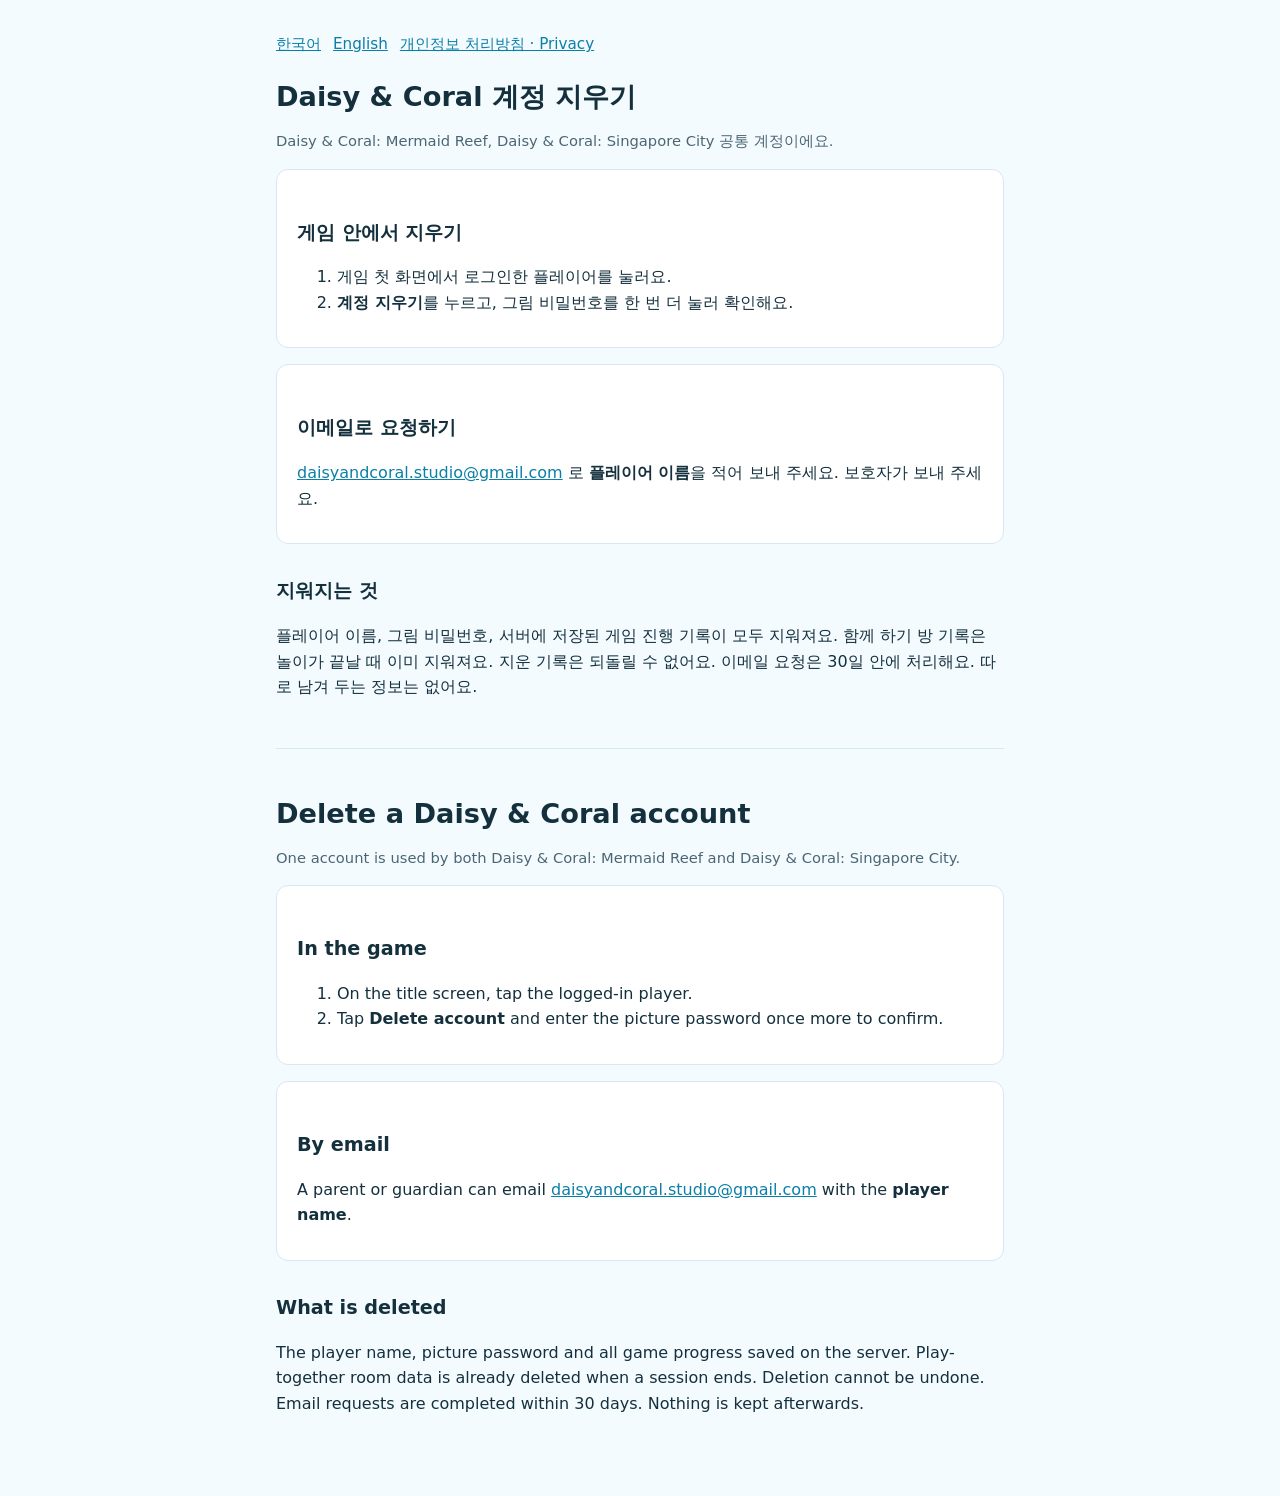
==== delete-account/index.html @ ef3ed7c7 "Daisy & Coral pages: privacy policy, account deletion, app links Co-Authored-By: Claude Opus 5.5 (1M" ====
<!doctype html>
<html lang="ko">
<head>
<meta charset="utf-8">
<meta name="viewport" content="width=device-width, initial-scale=1">
<title>Daisy &amp; Coral 계정 지우기 · Delete account</title>
<link rel="stylesheet" href="../style.css">
</head>
<body>
<main>
<nav><a href="#ko">한국어</a><a href="#en">English</a><a href="../privacy/">개인정보 처리방침 · Privacy</a></nav>

<section id="ko">
<h1>Daisy &amp; Coral 계정 지우기</h1>
<p class="muted">Daisy &amp; Coral: Mermaid Reef, Daisy &amp; Coral: Singapore City 공통 계정이에요.</p>

<div class="card">
<h2>게임 안에서 지우기</h2>
<ol>
<li>게임 첫 화면에서 로그인한 플레이어를 눌러요.</li>
<li><b>계정 지우기</b>를 누르고, 그림 비밀번호를 한 번 더 눌러 확인해요.</li>
</ol>
</div>

<div class="card">
<h2>이메일로 요청하기</h2>
<p><a href="mailto:daisyandcoral.studio@gmail.com?subject=Delete%20my%20Daisy%20%26%20Coral%20account">daisyandcoral.studio@gmail.com</a> 로 <b>플레이어 이름</b>을 적어 보내 주세요. 보호자가 보내 주세요.</p>
</div>

<h2>지워지는 것</h2>
<p>플레이어 이름, 그림 비밀번호, 서버에 저장된 게임 진행 기록이 모두 지워져요. 함께 하기 방 기록은 놀이가 끝날 때 이미 지워져요. 지운 기록은 되돌릴 수 없어요. 이메일 요청은 30일 안에 처리해요. 따로 남겨 두는 정보는 없어요.</p>
</section>

<hr>

<section id="en" lang="en">
<h1>Delete a Daisy &amp; Coral account</h1>
<p class="muted">One account is used by both Daisy &amp; Coral: Mermaid Reef and Daisy &amp; Coral: Singapore City.</p>

<div class="card">
<h2>In the game</h2>
<ol>
<li>On the title screen, tap the logged-in player.</li>
<li>Tap <b>Delete account</b> and enter the picture password once more to confirm.</li>
</ol>
</div>

<div class="card">
<h2>By email</h2>
<p>A parent or guardian can email <a href="mailto:daisyandcoral.studio@gmail.com?subject=Delete%20my%20Daisy%20%26%20Coral%20account">daisyandcoral.studio@gmail.com</a> with the <b>player name</b>.</p>
</div>

<h2>What is deleted</h2>
<p>The player name, picture password and all game progress saved on the server. Play-together room data is already deleted when a session ends. Deletion cannot be undone. Email requests are completed within 30 days. Nothing is kept afterwards.</p>
</section>
</main>
</body>
</html>
---- style.css ----
:root { --bg:#f4fbff; --fg:#14303d; --muted:#4b6673; --accent:#0a7fa8; --card:#ffffff; --line:#d6e9f2; }
@media (prefers-color-scheme: dark) { :root { --bg:#0e1b21; --fg:#e6f3f8; --muted:#a3bcc7; --accent:#5cc8ef; --card:#16262e; --line:#24404c; } }
* { box-sizing:border-box; }
body { margin:0; background:var(--bg); color:var(--fg); font:16px/1.6 -apple-system, system-ui, "Apple SD Gothic Neo", "Noto Sans KR", sans-serif; }
main { max-width:760px; margin:0 auto; padding:32px 16px 64px; }
h1 { font-size:1.7rem; line-height:1.25; margin:0 0 4px; }
h2 { font-size:1.2rem; margin:32px 0 8px; }
p, li { color:var(--fg); }
.muted { color:var(--muted); font-size:.92rem; }
a { color:var(--accent); }
nav { display:flex; gap:12px; flex-wrap:wrap; margin:0 0 24px; font-size:.95rem; }
.card { background:var(--card); border:1px solid var(--line); border-radius:12px; padding:16px 20px; margin:16px 0; }
hr { border:0; border-top:1px solid var(--line); margin:48px 0; }
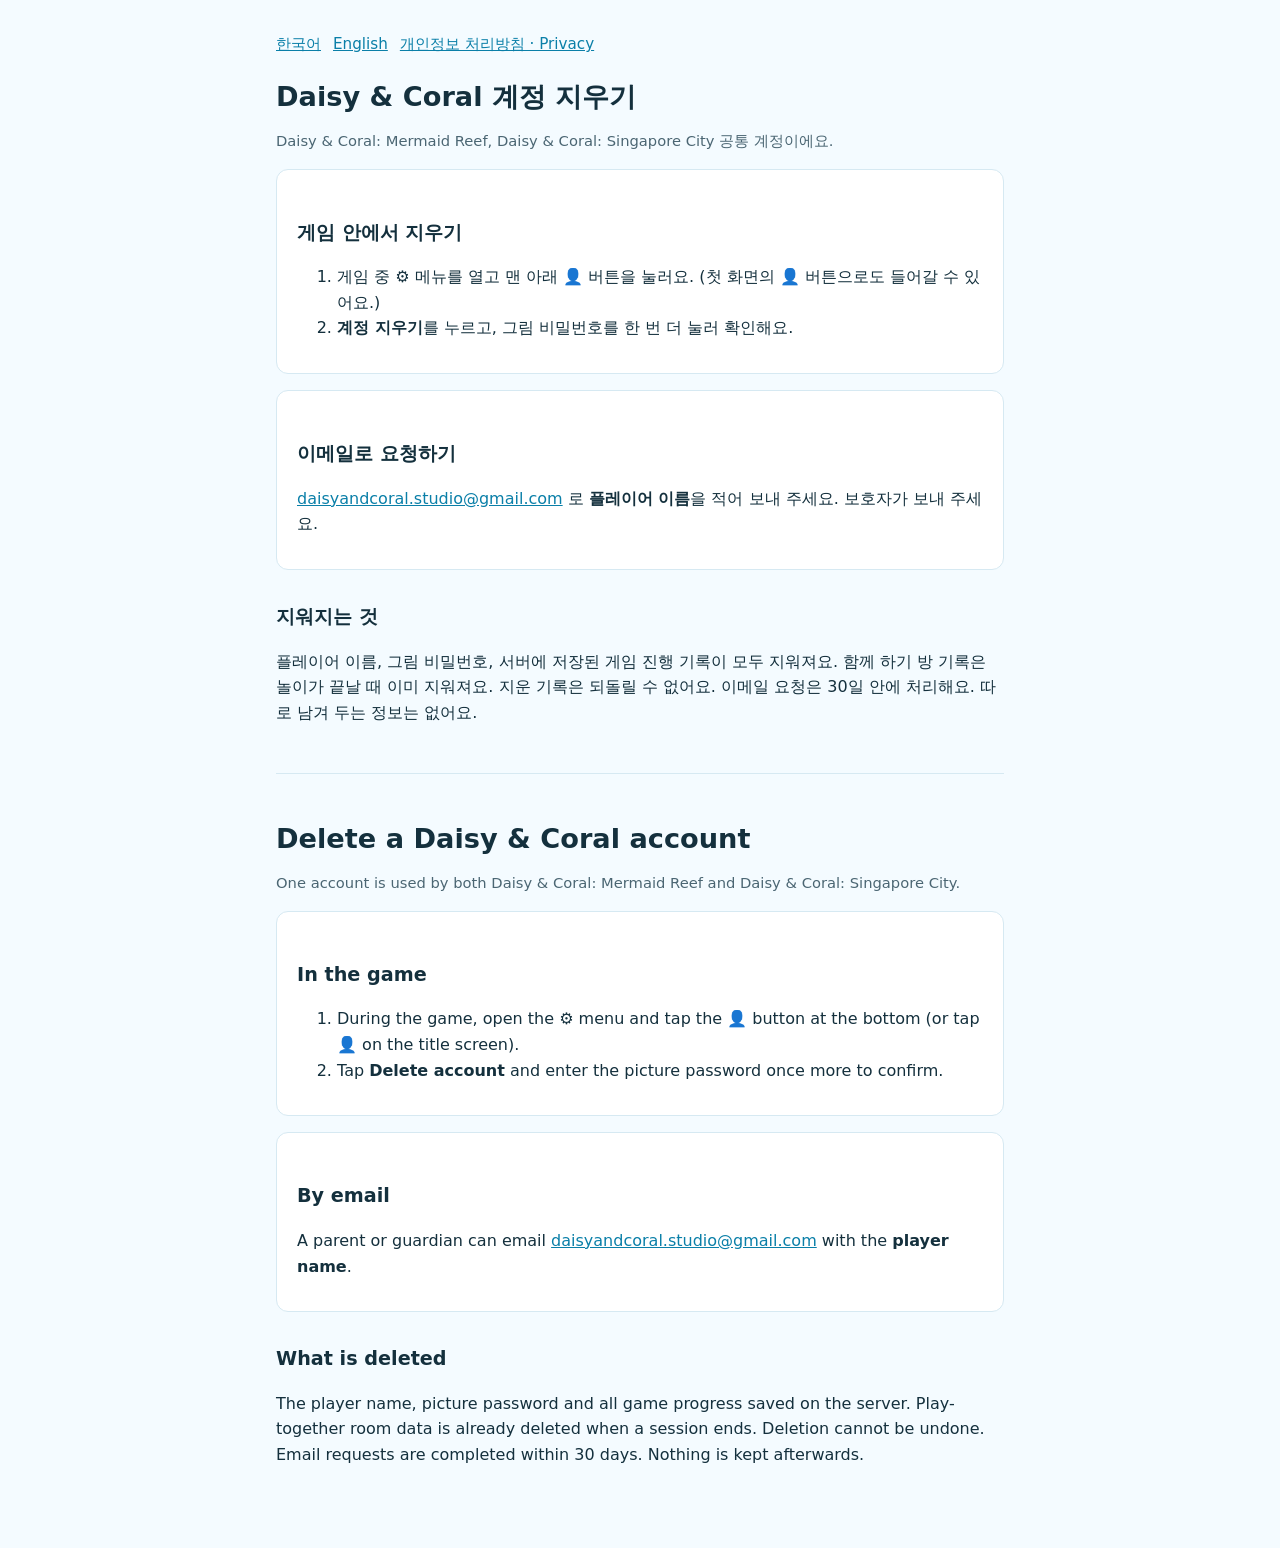
==== commit 8b42a3a7: "Account deletion page: point to the new account menu Co-Authored-By: Claude Opus 5.5 (1M context) <n" ====
--- a/delete-account/index.html
+++ b/delete-account/index.html
@@ -17,7 +17,7 @@
 <div class="card">
 <h2>게임 안에서 지우기</h2>
 <ol>
-<li>게임 첫 화면에서 로그인한 플레이어를 눌러요.</li>
+<li>게임 중 ⚙️ 메뉴를 열고 맨 아래 👤 버튼을 눌러요. (첫 화면의 👤 버튼으로도 들어갈 수 있어요.)</li>
 <li><b>계정 지우기</b>를 누르고, 그림 비밀번호를 한 번 더 눌러 확인해요.</li>
 </ol>
 </div>
@@ -40,7 +40,7 @@
 <div class="card">
 <h2>In the game</h2>
 <ol>
-<li>On the title screen, tap the logged-in player.</li>
+<li>During the game, open the ⚙️ menu and tap the 👤 button at the bottom (or tap 👤 on the title screen).</li>
 <li>Tap <b>Delete account</b> and enter the picture password once more to confirm.</li>
 </ol>
 </div>
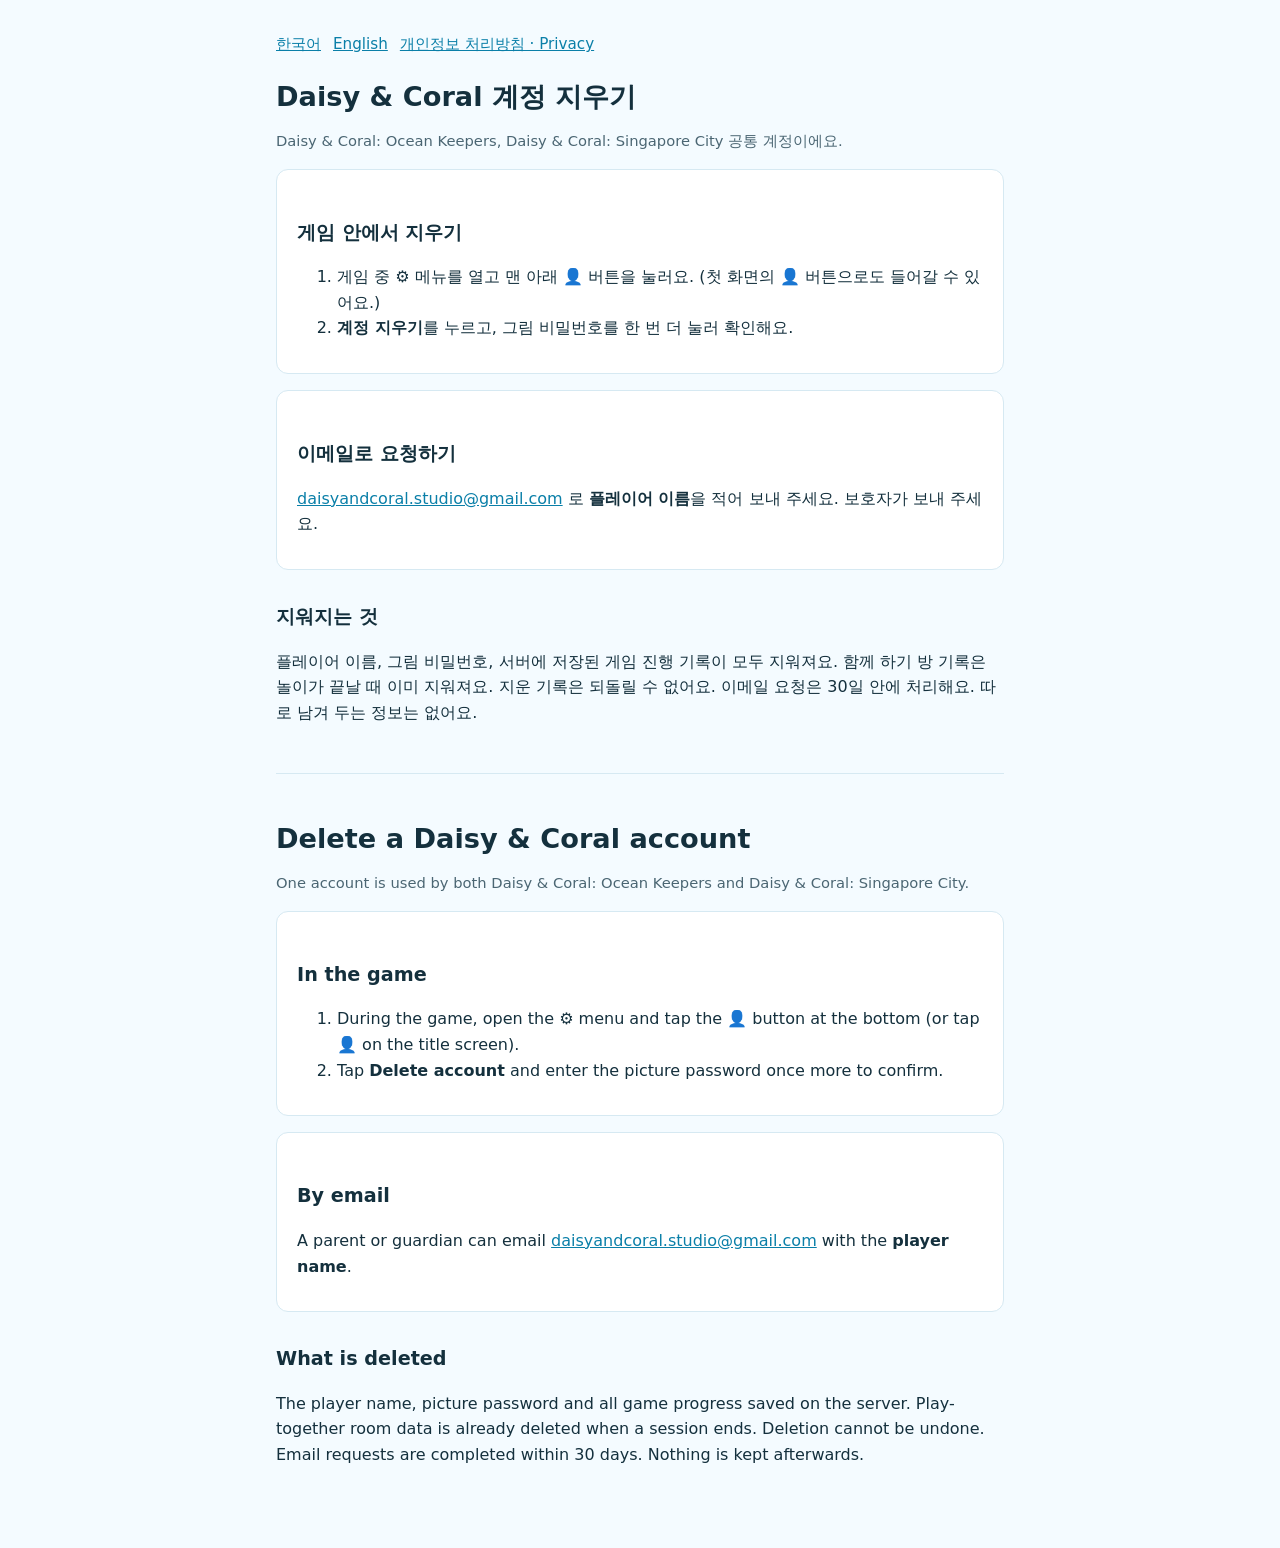
==== commit cbddf0b1: "Rename the ocean game to Ocean Keepers on the site Co-Authored-By: Claude Opus 5.5 <noreply@anthropi" ====
--- a/delete-account/index.html
+++ b/delete-account/index.html
@@ -12,7 +12,7 @@
 
 <section id="ko">
 <h1>Daisy &amp; Coral 계정 지우기</h1>
-<p class="muted">Daisy &amp; Coral: Mermaid Reef, Daisy &amp; Coral: Singapore City 공통 계정이에요.</p>
+<p class="muted">Daisy &amp; Coral: Ocean Keepers, Daisy &amp; Coral: Singapore City 공통 계정이에요.</p>
 
 <div class="card">
 <h2>게임 안에서 지우기</h2>
@@ -35,7 +35,7 @@
 
 <section id="en" lang="en">
 <h1>Delete a Daisy &amp; Coral account</h1>
-<p class="muted">One account is used by both Daisy &amp; Coral: Mermaid Reef and Daisy &amp; Coral: Singapore City.</p>
+<p class="muted">One account is used by both Daisy &amp; Coral: Ocean Keepers and Daisy &amp; Coral: Singapore City.</p>
 
 <div class="card">
 <h2>In the game</h2>
